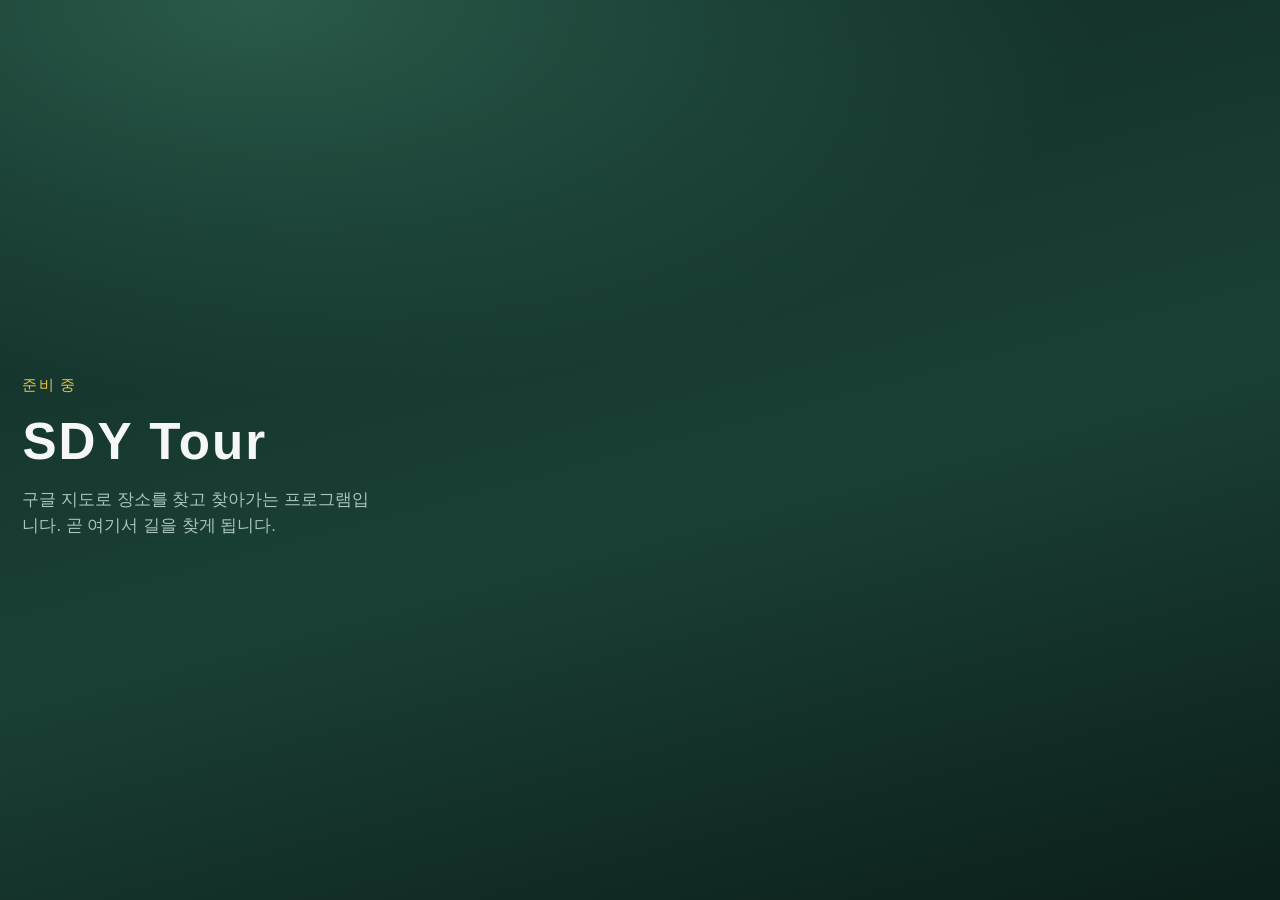
==== index.html @ 4103fcc3 "Add Sydney tour map mockup with categories, T1 places, and notices. Includes the mobile tour-map scr" ====
<!DOCTYPE html>
<html lang="ko">
<head>
  <meta charset="UTF-8" />
  <meta name="viewport" content="width=device-width, initial-scale=1, viewport-fit=cover" />
  <title>SDY Tour</title>
  <style>
    :root {
      --bg: #0f2a24;
      --bg2: #1a4036;
      --accent: #e8c547;
      --text: #f4f7f5;
      --muted: #a8c4ba;
    }
    * { box-sizing: border-box; }
    html, body {
      margin: 0;
      min-height: 100%;
      font-family: "Avenir Next", "Apple SD Gothic Neo", sans-serif;
      color: var(--text);
      background:
        radial-gradient(120% 80% at 20% 0%, #2a5a4a 0%, transparent 55%),
        linear-gradient(165deg, var(--bg) 0%, var(--bg2) 55%, #0c1f1a 100%);
    }
    main {
      min-height: 100dvh;
      padding: 2.5rem 1.4rem 2rem;
      display: flex;
      flex-direction: column;
      justify-content: center;
      gap: 1rem;
    }
    h1 {
      margin: 0;
      font-size: clamp(2.4rem, 10vw, 3.2rem);
      letter-spacing: 0.04em;
      font-weight: 700;
    }
    p {
      margin: 0;
      max-width: 22rem;
      line-height: 1.55;
      color: var(--muted);
      font-size: 1.05rem;
    }
    .mark {
      display: inline-block;
      margin-top: 0.4rem;
      color: var(--accent);
      font-size: 0.95rem;
      letter-spacing: 0.08em;
      text-transform: uppercase;
    }
  </style>
</head>
<body>
  <main>
    <div class="mark">준비 중</div>
    <h1>SDY Tour</h1>
    <p>구글 지도로 장소를 찾고 찾아가는 프로그램입니다. 곧 여기서 길을 찾게 됩니다.</p>
  </main>
</body>
</html>
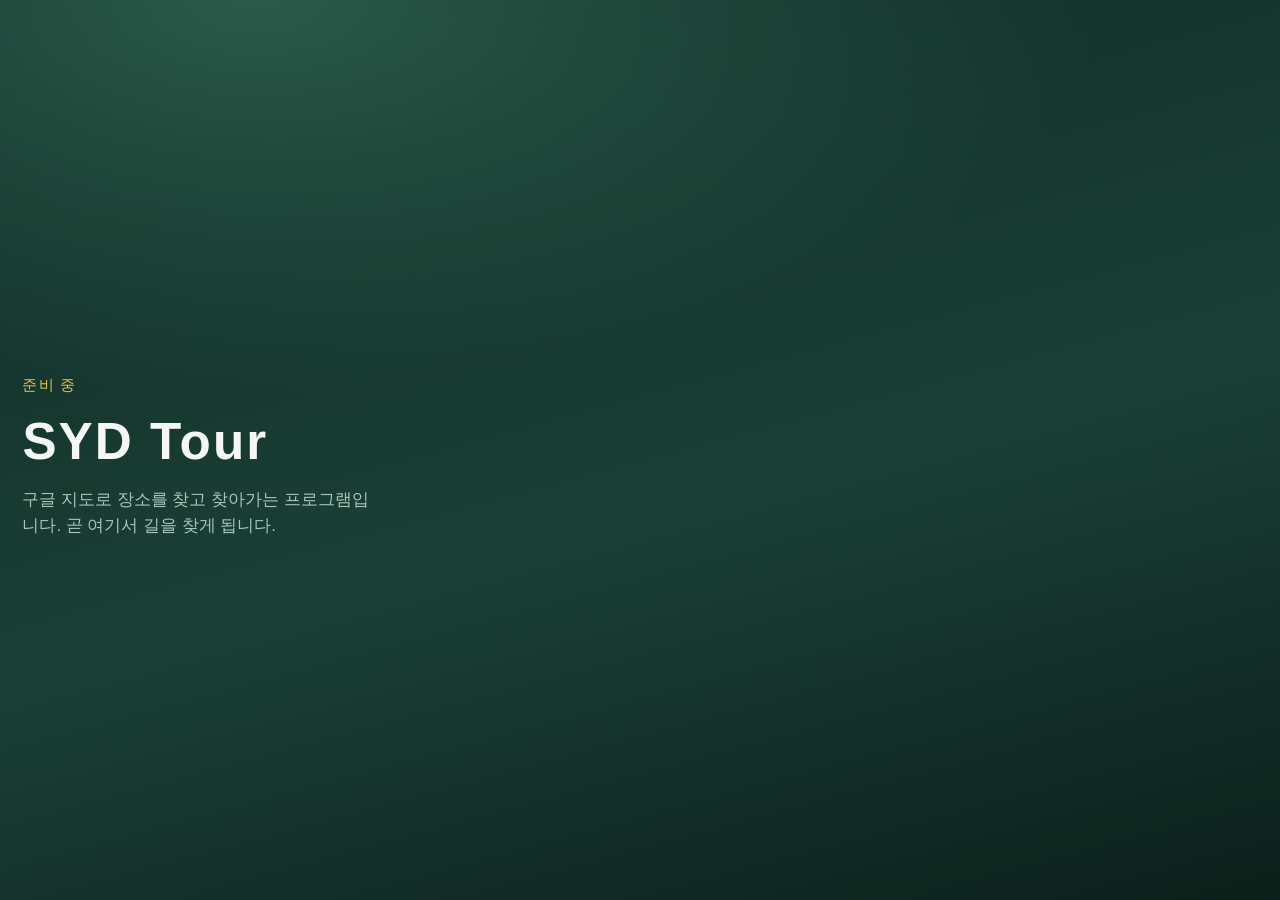
==== commit 89a211ab: "Rename SDY to SYD across UI, folder, and rules. Co-authored-by: Cursor <cursoragent@cursor.com>" ====
--- a/index.html
+++ b/index.html
@@ -3,7 +3,7 @@
 <head>
   <meta charset="UTF-8" />
   <meta name="viewport" content="width=device-width, initial-scale=1, viewport-fit=cover" />
-  <title>SDY Tour</title>
+  <title>SYD Tour</title>
   <style>
     :root {
       --bg: #0f2a24;
@@ -56,7 +56,7 @@
 <body>
   <main>
     <div class="mark">준비 중</div>
-    <h1>SDY Tour</h1>
+    <h1>SYD Tour</h1>
     <p>구글 지도로 장소를 찾고 찾아가는 프로그램입니다. 곧 여기서 길을 찾게 됩니다.</p>
   </main>
 </body>
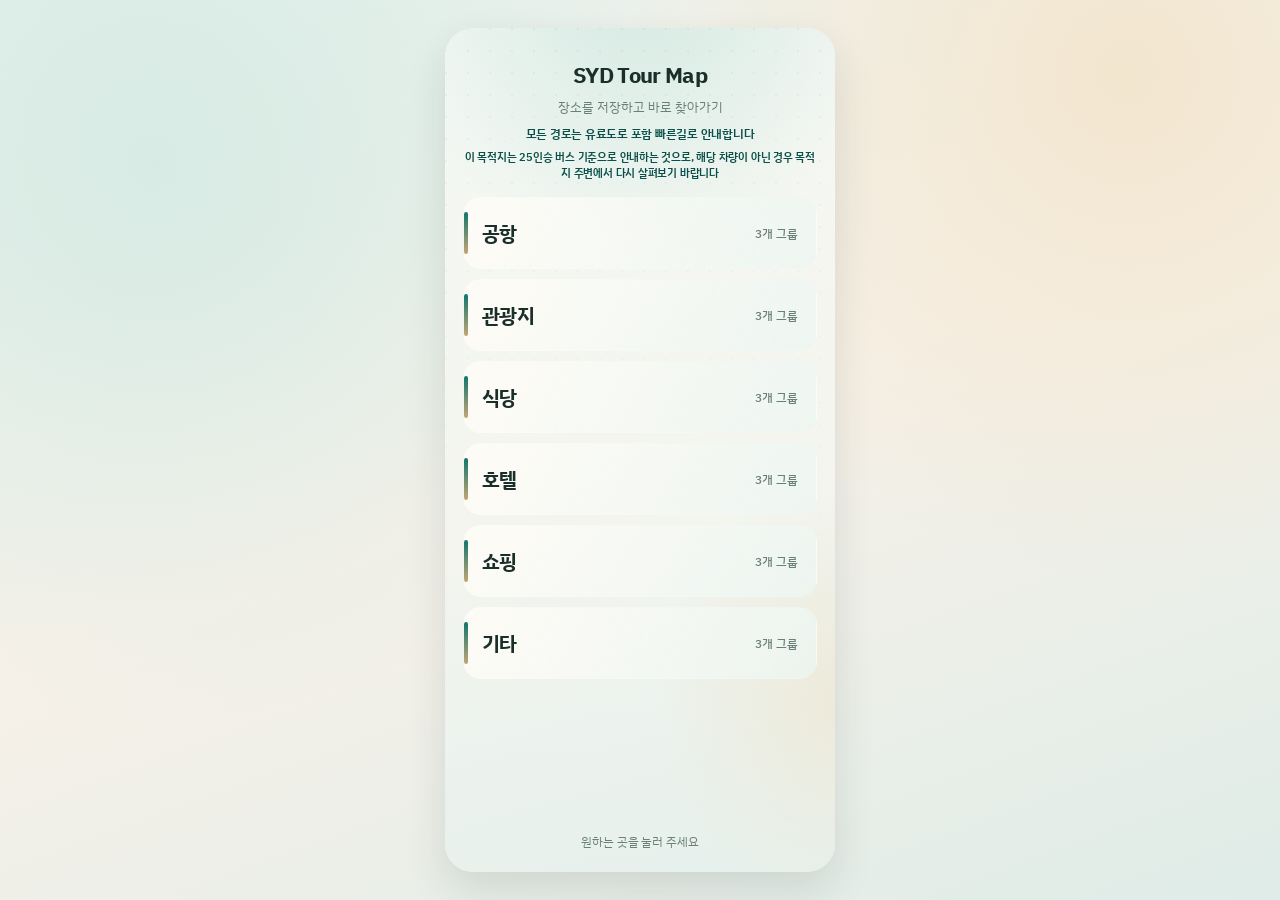
==== commit fa57d3d9: "Save destinations and open Google Maps routes from current location. Co-authored-by: Cursor <cursora" ====
--- a/index.html
+++ b/index.html
@@ -1,63 +1,18 @@
 <!DOCTYPE html>
 <html lang="ko">
-<head>
-  <meta charset="UTF-8" />
-  <meta name="viewport" content="width=device-width, initial-scale=1, viewport-fit=cover" />
-  <title>SYD Tour</title>
-  <style>
-    :root {
-      --bg: #0f2a24;
-      --bg2: #1a4036;
-      --accent: #e8c547;
-      --text: #f4f7f5;
-      --muted: #a8c4ba;
-    }
-    * { box-sizing: border-box; }
-    html, body {
-      margin: 0;
-      min-height: 100%;
-      font-family: "Avenir Next", "Apple SD Gothic Neo", sans-serif;
-      color: var(--text);
-      background:
-        radial-gradient(120% 80% at 20% 0%, #2a5a4a 0%, transparent 55%),
-        linear-gradient(165deg, var(--bg) 0%, var(--bg2) 55%, #0c1f1a 100%);
-    }
-    main {
-      min-height: 100dvh;
-      padding: 2.5rem 1.4rem 2rem;
-      display: flex;
-      flex-direction: column;
-      justify-content: center;
-      gap: 1rem;
-    }
-    h1 {
-      margin: 0;
-      font-size: clamp(2.4rem, 10vw, 3.2rem);
-      letter-spacing: 0.04em;
-      font-weight: 700;
-    }
-    p {
-      margin: 0;
-      max-width: 22rem;
-      line-height: 1.55;
-      color: var(--muted);
-      font-size: 1.05rem;
-    }
-    .mark {
-      display: inline-block;
-      margin-top: 0.4rem;
-      color: var(--accent);
-      font-size: 0.95rem;
-      letter-spacing: 0.08em;
-      text-transform: uppercase;
-    }
-  </style>
-</head>
-<body>
-  <main>
-    <div class="mark">준비 중</div>
-    <h1>SYD Tour</h1>
-    <p>구글 지도로 장소를 찾고 찾아가는 프로그램입니다. 곧 여기서 길을 찾게 됩니다.</p>
-  </main>
-</body>
+  <head>
+    <meta charset="UTF-8" />
+    <meta
+      name="viewport"
+      content="width=device-width, initial-scale=1, viewport-fit=cover"
+    />
+    <meta http-equiv="refresh" content="0; url=./syd-tour-map/" />
+    <title>SYD Tour Map</title>
+    <script>
+      location.replace("./syd-tour-map/");
+    </script>
+  </head>
+  <body>
+    <p><a href="./syd-tour-map/">SYD Tour Map으로 이동</a></p>
+  </body>
 </html>
